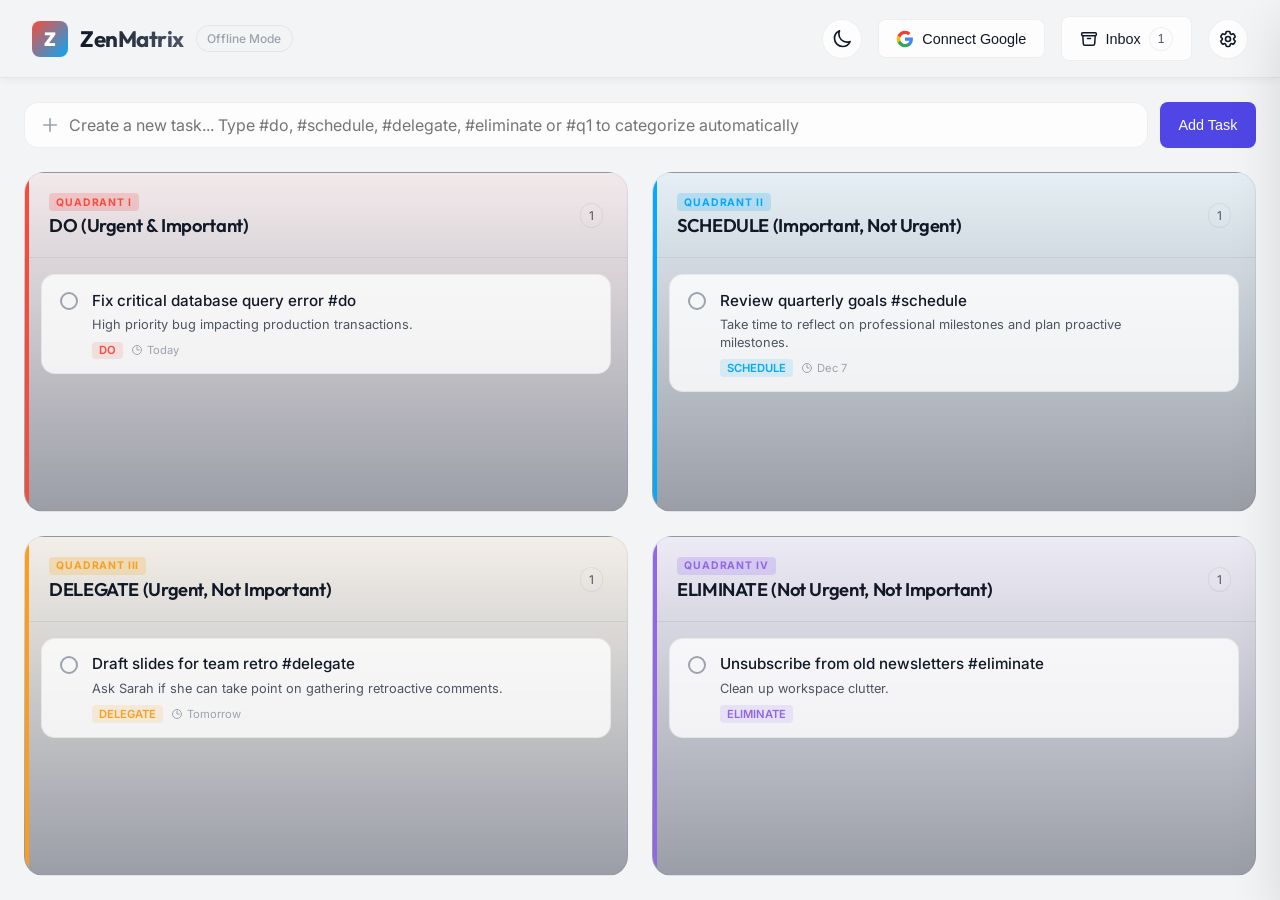
==== index.html @ 2d2e137e "Add files via upload" ====
<!DOCTYPE html>
<html lang="en">
<head>
  <meta charset="UTF-8">
  <meta name="viewport" content="width=device-width, initial-scale=1.0">
  <title>ZenMatrix - Eisenhower Matrix Task Manager</title>
  <meta name="description" content="ZenMatrix is a premium Eisenhower Matrix Task Manager with smooth drag-and-drop, hashtag auto-categorization, and seamless Google Tasks integration.">
  <link rel="stylesheet" href="styles.css">
  <link rel="manifest" href="manifest.json">
  <meta name="theme-color" content="#0b0f19">
  <meta name="apple-mobile-web-app-capable" content="yes">
  <meta name="apple-mobile-web-app-status-bar-style" content="black-translucent">
  <link rel="apple-touch-icon" href="icon.svg">
  <!-- Load Google Identity Services SDK for Google OAuth -->
  <script src="https://accounts.google.com/gsi/client" defer></script>
</head>
<body>

  <!-- Floating Glassmorphic Header -->
  <header>
    <div class="logo-section">
      <div class="logo-icon">Z</div>
      <h1>ZenMatrix</h1>
      <span class="badge-status" id="connection-status" title="Connection status">Offline Mode</span>
    </div>
    
    <div class="header-controls">
      <!-- Sync State Indicator -->
      <div id="sync-spinner" style="display: none; align-items: center; justify-content: center;" title="Syncing with Google Tasks...">
        <svg class="animate-spin" width="16" height="16" fill="none" viewBox="0 0 24 24" style="animation: spin 1s linear infinite; margin-right: 0.5rem; color: var(--accent);">
          <circle cx="12" cy="12" r="10" stroke="currentColor" stroke-width="4" style="opacity: 0.25;"></circle>
          <path fill="currentColor" d="M4 12a8 8 0 018-8V0C5.373 0 0 5.373 0 12h4zm2 5.291A7.962 7.962 0 014 12H0c0 3.042 1.135 5.824 3 7.938l3-2.647z" style="opacity: 0.75;"></path>
        </svg>
      </div>

      <!-- Theme Switcher -->
      <button class="btn btn-icon" id="theme-toggle-btn" title="Toggle Light/Dark Theme" aria-label="Toggle Theme">
        <svg id="theme-dark-icon" width="20" height="20" fill="none" stroke="currentColor" stroke-width="2" viewBox="0 0 24 24">
          <path stroke-linecap="round" stroke-linejoin="round" d="M21.752 15.002A9.718 9.718 0 0118 15.75c-5.385 0-9.75-4.365-9.75-9.75 0-1.33.266-2.597.748-3.752A9.753 9.753 0 003 11.25C3 16.635 7.365 21 12.75 21a9.753 9.753 0 009.002-5.998z"></path>
        </svg>
        <svg id="theme-light-icon" width="20" height="20" fill="none" stroke="currentColor" stroke-width="2" viewBox="0 0 24 24" style="display: none;">
          <path stroke-linecap="round" stroke-linejoin="round" d="M12 3v2.25m0 13.5V21M4.93 4.93l1.59 1.59m10.96 10.96l1.59 1.59M3 12h2.25m13.5 0H21m-2.23-7.07l-1.59 1.59m-10.96 10.96l-1.59 1.59M12 7.5a4.5 4.5 0 110 9 4.5 4.5 0 010-9z"></path>
        </svg>
      </button>

      <!-- Google Connect Button -->
      <button class="btn" id="google-login-btn" title="Sync with Google Tasks">
        <svg width="18" height="18" viewBox="0 0 24 24">
          <path fill="#4285F4" d="M22.56 12.25c0-.78-.07-1.53-.2-2.25H12v4.26h5.92c-.26 1.37-1.04 2.53-2.21 3.31v2.77h3.57c2.08-1.92 3.28-4.74 3.28-8.09z"/>
          <path fill="#34A853" d="M12 23c2.97 0 5.46-.98 7.28-2.66l-3.57-2.77c-.98.66-2.23 1.06-3.71 1.06-2.86 0-5.29-1.93-6.16-4.53H2.18v2.84C3.99 20.53 7.7 23 12 23z"/>
          <path fill="#FBBC05" d="M5.84 14.09c-.22-.66-.35-1.36-.35-2.09s.13-1.43.35-2.09V7.06H2.18C1.43 8.55 1 10.22 1 12s.43 3.45 1.18 4.94l3.66-2.85z"/>
          <path fill="#EA4335" d="M12 5.38c1.62 0 3.06.56 4.21 1.64l3.15-3.15C17.45 2.09 14.97 1 12 1 7.7 1 3.99 3.47 2.18 7.06l3.66 2.85c.87-2.6 3.3-4.53 6.16-4.53z"/>
        </svg>
        <span>Connect Google</span>
      </button>

      <!-- Inbox Toggle -->
      <button class="btn" id="inbox-toggle-btn" title="View Uncategorized Tasks Drawer">
        <svg width="18" height="18" fill="none" stroke="currentColor" stroke-width="2" viewBox="0 0 24 24">
          <path stroke-linecap="round" stroke-linejoin="round" d="M20.25 7.5l-.625 10.632a2.25 2.25 0 01-2.247 2.118H6.622a2.25 2.25 0 01-2.247-2.118L3.75 7.5M10 11.25h4M3.375 7.5h17.25c.621 0 1.125-.504 1.125-1.125v-1.5c0-.621-.504-1.125-1.125-1.125H3.375c-.621 0-1.125.504-1.125 1.125v1.5c0 .621.504 1.125 1.125 1.125z"></path>
        </svg>
        <span>Inbox</span>
        <span class="task-count" id="inbox-count" style="display: none;">0</span>
      </button>

      <!-- Settings Button -->
      <button class="btn btn-icon" id="settings-btn" title="Settings & Integration Configuration" aria-label="Settings">
        <svg width="20" height="20" fill="none" stroke="currentColor" stroke-width="2" viewBox="0 0 24 24">
          <path stroke-linecap="round" stroke-linejoin="round" d="M9.594 3.94c.09-.542.56-.94 1.11-.94h2.593c.55 0 1.02.398 1.11.94l.213 1.281c.063.374.313.686.645.87.074.04.147.083.22.127.324.196.72.257 1.075.124l1.217-.456a1.125 1.125 0 011.37.49l1.296 2.247a1.125 1.125 0 01-.26 1.43l-1.003.828c-.293.241-.438.613-.43.992a7.723 7.723 0 010 .255c-.008.378.137.75.43.991l1.004.827c.424.35.534.954.26 1.43l-1.298 2.247a1.125 1.125 0 01-1.369.491l-1.217-.456c-.355-.133-.75-.072-1.076.124a6.57 6.57 0 01-.22.128c-.331.183-.581.495-.644.869l-.213 1.28c-.09.543-.56.941-1.11.941h-2.594c-.55 0-1.02-.398-1.11-.94l-.213-1.281c-.062-.374-.312-.686-.644-.87a6.52 6.52 0 01-.22-.127c-.325-.196-.72-.257-1.076-.124l-1.217.456a1.125 1.125 0 01-1.369-.49l-1.297-2.247a1.125 1.125 0 01.26-1.43l1.004-.827c.292-.24.437-.613.43-.992a6.932 6.932 0 010-.255c.007-.378-.138-.75-.43-.991l-1.004-.827a1.125 1.125 0 01-.26-1.43l1.297-2.247a1.125 1.125 0 011.37-.491l1.216.456c.356.133.751.072 1.076-.124.072-.044.146-.087.22-.128.332-.183.582-.495.644-.869l.214-1.28z"></path>
          <path stroke-linecap="round" stroke-linejoin="round" d="M15 12a3 3 0 11-6 0 3 3 0 016 0z"></path>
        </svg>
      </button>
    </div>
  </header>

  <!-- App Main Area -->
  <div class="app-container">
    
    <main class="main-content">
      
      <!-- Quick Input Bar -->
      <section class="global-add-section">
        <div class="input-container">
          <svg fill="none" stroke="currentColor" stroke-width="2" viewBox="0 0 24 24">
            <path stroke-linecap="round" stroke-linejoin="round" d="M12 4.5v15m7.5-7.5h-15"></path>
          </svg>
          <input type="text" class="input-text" id="global-add-input" placeholder="Create a new task... Type #do, #schedule, #delegate, #eliminate or #q1 to categorize automatically" autocomplete="off">
        </div>
        <button class="btn btn-primary" id="global-add-btn">Add Task</button>
      </section>

      <!-- Eisenhower 2x2 Matrix -->
      <section class="matrix-grid">
        
        <!-- Q1: DO (Urgent & Important) -->
        <div class="quadrant quadrant-q1" id="quadrant-q1" data-quadrant="Q1">
          <div class="quadrant-header">
            <div class="quadrant-title-area">
              <span class="quadrant-badge">Quadrant I</span>
              <h2 class="quadrant-title">DO (Urgent & Important)</h2>
            </div>
            <span class="task-count" id="count-q1">0</span>
          </div>
          <div class="task-list" id="list-q1" data-quadrant="Q1">
            <!-- Dynamic task items go here -->
          </div>
        </div>

        <!-- Q2: SCHEDULE (Important, Not Urgent) -->
        <div class="quadrant quadrant-q2" id="quadrant-q2" data-quadrant="Q2">
          <div class="quadrant-header">
            <div class="quadrant-title-area">
              <span class="quadrant-badge">Quadrant II</span>
              <h2 class="quadrant-title">SCHEDULE (Important, Not Urgent)</h2>
            </div>
            <span class="task-count" id="count-q2">0</span>
          </div>
          <div class="task-list" id="list-q2" data-quadrant="Q2">
            <!-- Dynamic task items go here -->
          </div>
        </div>

        <!-- Q3: DELEGATE (Urgent, Not Important) -->
        <div class="quadrant quadrant-q3" id="quadrant-q3" data-quadrant="Q3">
          <div class="quadrant-header">
            <div class="quadrant-title-area">
              <span class="quadrant-badge">Quadrant III</span>
              <h2 class="quadrant-title">DELEGATE (Urgent, Not Important)</h2>
            </div>
            <span class="task-count" id="count-q3">0</span>
          </div>
          <div class="task-list" id="list-q3" data-quadrant="Q3">
            <!-- Dynamic task items go here -->
          </div>
        </div>

        <!-- Q4: ELIMINATE (Not Urgent, Not Important) -->
        <div class="quadrant quadrant-q4" id="quadrant-q4" data-quadrant="Q4">
          <div class="quadrant-header">
            <div class="quadrant-title-area">
              <span class="quadrant-badge">Quadrant IV</span>
              <h2 class="quadrant-title">ELIMINATE (Not Urgent, Not Important)</h2>
            </div>
            <span class="task-count" id="count-q4">0</span>
          </div>
          <div class="task-list" id="list-q4" data-quadrant="Q4">
            <!-- Dynamic task items go here -->
          </div>
        </div>

      </section>

    </main>

    <!-- Collapsible Sidebar: Inbox Drawer (Uncategorized Google Tasks) -->
    <aside class="sidebar" id="inbox-sidebar">
      <div class="sidebar-header">
        <h3 class="sidebar-title">Uncategorized Inbox</h3>
        <button class="btn btn-icon task-btn" id="inbox-close-btn" aria-label="Close Inbox">
          <svg width="20" height="20" fill="none" stroke="currentColor" stroke-width="2" viewBox="0 0 24 24">
            <path stroke-linecap="round" stroke-linejoin="round" d="M6 18L18 6M6 6l12 12"></path>
          </svg>
        </button>
      </div>
      <div class="sidebar-content">
        <p style="font-size: 0.8rem; color: var(--text-secondary); line-height: 1.4; margin-bottom: 0.75rem;">
          These tasks do not have Eisenhower hashtags. Drag them into any matrix quadrant to assign a quadrant tag.
        </p>
        <div class="sidebar-inbox-list" id="inbox-task-list" data-quadrant="INBOX">
          <!-- Uncategorized tasks here -->
        </div>
      </div>
    </aside>

  </div>

  <!-- Background Overlay for Modal / Sidebar -->
  <div class="overlay" id="app-overlay"></div>

  <!-- Settings Modal (Google Integration / Setup Setup) -->
  <div class="modal" id="settings-modal">
    <div class="modal-header">
      <h3 class="modal-title">Settings & Integration</h3>
      <button class="btn btn-icon task-btn modal-close-btn" aria-label="Close Settings">
        <svg width="20" height="20" fill="none" stroke="currentColor" stroke-width="2" viewBox="0 0 24 24">
          <path stroke-linecap="round" stroke-linejoin="round" d="M6 18L18 6M6 6l12 12"></path>
        </svg>
      </button>
    </div>
    <div class="modal-body">
      
      <div class="form-group">
        <label for="google-client-id">Google Client ID</label>
        <input type="text" class="form-control" id="google-client-id" placeholder="123456789-abcdefg.apps.googleusercontent.com">
      </div>

      <div class="form-group" id="google-tasklist-group" style="display: none;">
        <label for="google-tasklist-select">Active Google Task List</label>
        <select class="form-control" id="google-tasklist-select">
          <!-- Populated dynamically -->
        </select>
      </div>

      <div class="info-alert">
        <strong>How to get a Google Client ID:</strong>
        <ol>
          <li>Go to the <a href="https://console.cloud.google.com/" target="_blank" style="color: var(--accent); text-decoration: underline;">Google Cloud Console</a>.</li>
          <li>Create a project and go to the <strong>API Library</strong> to enable the <strong>Google Tasks API</strong>.</li>
          <li>Set up your <strong>OAuth Consent Screen</strong> (External) and add scope `.../auth/tasks`.</li>
          <li>Go to <strong>Credentials</strong>, click <strong>Create Credentials</strong> &rarr; <strong>OAuth Client ID</strong>.</li>
          <li>Select <strong>Web Application</strong> as the application type.</li>
          <li>Add <code>http://localhost</code> or the matching origin URL to <strong>Authorized JavaScript origins</strong>.</li>
          <li>Copy your Client ID and paste it above!</li>
        </ol>
      </div>

      <div style="display: flex; flex-direction: column; gap: 0.5rem; margin-top: 0.5rem;">
        <button class="btn" id="disconnect-google-btn" style="display: none; border-color: var(--q1-color); color: var(--q1-color);">Disconnect Google Account</button>
        <button class="btn" id="wipe-local-btn" style="border-color: var(--q1-color); color: var(--q1-color); opacity: 0.7;">Clear Local Task Cache</button>
      </div>

    </div>
    <div class="modal-footer">
      <button class="btn" id="save-settings-btn" style="background: var(--accent); color: white; border-color: transparent;">Save Changes</button>
    </div>
  </div>

  <!-- Task Details / Edit Modal -->
  <div class="modal" id="task-edit-modal">
    <div class="modal-header">
      <h3 class="modal-title" id="edit-modal-headline">Edit Task</h3>
      <button class="btn btn-icon task-btn modal-close-btn" aria-label="Close Edit">
        <svg width="20" height="20" fill="none" stroke="currentColor" stroke-width="2" viewBox="0 0 24 24">
          <path stroke-linecap="round" stroke-linejoin="round" d="M6 18L18 6M6 6l12 12"></path>
        </svg>
      </button>
    </div>
    <div class="modal-body">
      <input type="hidden" id="edit-task-id">
      
      <div class="form-group">
        <label for="edit-task-title">Task Title</label>
        <input type="text" class="form-control" id="edit-task-title" required placeholder="What needs to be done?">
      </div>

      <div class="form-group">
        <label for="edit-task-notes">Notes / Details</label>
        <textarea class="form-control" id="edit-task-notes" placeholder="Add descriptions, checklists, or comments..."></textarea>
      </div>

      <div class="form-group">
        <label for="edit-task-quadrant">Eisenhower Quadrant</label>
        <select class="form-control" id="edit-task-quadrant">
          <option value="INBOX">Inbox (Unassigned)</option>
          <option value="Q1">Q1: DO (Urgent & Important)</option>
          <option value="Q2">Q2: SCHEDULE (Important, Not Urgent)</option>
          <option value="Q3">Q3: DELEGATE (Urgent, Not Important)</option>
          <option value="Q4">Q4: ELIMINATE (Not Urgent, Not Important)</option>
        </select>
      </div>

      <div class="form-group">
        <label for="edit-task-due">Due Date</label>
        <input type="date" class="form-control" id="edit-task-due">
      </div>

    </div>
    <div class="modal-footer" style="justify-content: space-between;">
      <button class="btn" id="delete-task-btn" style="border-color: var(--q1-color); color: var(--q1-color);">Delete Task</button>
      <div style="display: flex; gap: 0.5rem;">
        <button class="btn modal-close-btn" id="cancel-edit-btn">Cancel</button>
        <button class="btn" id="save-task-btn" style="background: var(--accent); color: white; border-color: transparent;">Save Task</button>
      </div>
    </div>
  </div>

  <script src="app.js"></script>
</body>
</html>
---- styles.css ----
/* styles.css - ZenMatrix Core Stylesheet */

@import url('https://fonts.googleapis.com/css2?family=Inter:wght@300;400;500;600&family=Outfit:wght@400;500;600;700;800&display=swap');

:root {
  /* Color Palettes - Dark Theme default */
  --bg-app: #0b0f19;
  --bg-card: rgba(22, 29, 49, 0.65);
  --bg-card-hover: rgba(30, 41, 69, 0.8);
  --bg-sidebar: rgba(15, 23, 42, 0.95);
  --border-color: rgba(255, 255, 255, 0.08);
  --border-focus: rgba(99, 102, 241, 0.5);
  --text-primary: #f8fafc;
  --text-secondary: #94a3b8;
  --text-muted: #64748b;
  --accent: #6366f1;
  --accent-hover: #4f46e5;
  --accent-light: rgba(99, 102, 241, 0.15);
  --shadow-sm: 0 2px 8px rgba(0, 0, 0, 0.3);
  --shadow-md: 0 8px 30px rgba(0, 0, 0, 0.4);
  --shadow-lg: 0 20px 50px rgba(0, 0, 0, 0.55);
  --radius-sm: 8px;
  --radius-md: 14px;
  --radius-lg: 20px;
  
  /* Quadrant Specific Colors (HSL for gradients) */
  /* Q1 - Do (Urgent & Important) */
  --q1-hue: 5;
  --q1-color: hsl(var(--q1-hue), 90%, 60%);
  --q1-bg: rgba(239, 68, 68, 0.1);
  --q1-border: rgba(239, 68, 68, 0.25);
  --q1-glow: rgba(239, 68, 68, 0.4);

  /* Q2 - Schedule (Important, Not Urgent) */
  --q2-hue: 200;
  --q2-color: hsl(var(--q2-hue), 95%, 50%);
  --q2-bg: rgba(14, 165, 233, 0.1);
  --q2-border: rgba(14, 165, 233, 0.25);
  --q2-glow: rgba(14, 165, 233, 0.4);

  /* Q3 - Delegate (Urgent, Not Important) */
  --q3-hue: 35;
  --q3-color: hsl(var(--q3-hue), 95%, 55%);
  --q3-bg: rgba(245, 158, 11, 0.1);
  --q3-border: rgba(245, 158, 11, 0.25);
  --q3-glow: rgba(245, 158, 11, 0.4);

  /* Q4 - Eliminate (Not Urgent, Not Important) */
  --q4-hue: 260;
  --q4-color: hsl(var(--q4-hue), 70%, 65%);
  --q4-bg: rgba(139, 92, 246, 0.08);
  --q4-border: rgba(139, 92, 246, 0.2);
  --q4-glow: rgba(139, 92, 246, 0.35);

  --transition-fast: 0.15s cubic-bezier(0.4, 0, 0.2, 1);
  --transition-normal: 0.25s cubic-bezier(0.4, 0, 0.2, 1);
  --transition-slow: 0.4s cubic-bezier(0.16, 1, 0.3, 1);
}

/* Light Theme Variables */
:root.light-mode {
  --bg-app: #f3f4f6;
  --bg-card: rgba(255, 255, 255, 0.8);
  --bg-card-hover: rgba(255, 255, 255, 0.95);
  --bg-sidebar: rgba(255, 255, 255, 0.97);
  --border-color: rgba(0, 0, 0, 0.06);
  --border-focus: rgba(79, 70, 229, 0.4);
  --text-primary: #111827;
  --text-secondary: #4b5563;
  --text-muted: #9ca3af;
  --accent: #4f46e5;
  --accent-hover: #4338ca;
  --accent-light: rgba(79, 70, 229, 0.08);
  --shadow-sm: 0 2px 8px rgba(0, 0, 0, 0.05);
  --shadow-md: 0 8px 30px rgba(0, 0, 0, 0.08);
  --shadow-lg: 0 20px 50px rgba(0, 0, 0, 0.12);

  --q1-bg: rgba(239, 68, 68, 0.06);
  --q1-border: rgba(239, 68, 68, 0.2);
  --q2-bg: rgba(14, 165, 233, 0.06);
  --q2-border: rgba(14, 165, 233, 0.2);
  --q3-bg: rgba(245, 158, 11, 0.06);
  --q3-border: rgba(245, 158, 11, 0.2);
  --q4-bg: rgba(139, 92, 246, 0.06);
  --q4-border: rgba(139, 92, 246, 0.2);
}

/* Reset and Globals */
* {
  box-sizing: border-box;
  margin: 0;
  padding: 0;
  -webkit-tap-highlight-color: transparent;
}

body {
  font-family: 'Inter', system-ui, -apple-system, sans-serif;
  background-color: var(--bg-app);
  color: var(--text-primary);
  min-height: 100vh;
  display: flex;
  flex-direction: column;
  overflow-x: hidden;
  transition: background-color var(--transition-normal), color var(--transition-normal);
}

h1, h2, h3, h4, h5, h6 {
  font-family: 'Outfit', sans-serif;
  font-weight: 600;
  letter-spacing: -0.02em;
}

/* Layout Containers */
.app-container {
  display: flex;
  flex: 1;
  width: 100%;
  position: relative;
}

.main-content {
  flex: 1;
  display: flex;
  flex-direction: column;
  padding: 1.5rem;
  max-width: 1600px;
  margin: 0 auto;
  width: 100%;
  gap: 1.5rem;
  transition: margin-right var(--transition-slow);
}

/* Header */
header {
  display: flex;
  justify-content: space-between;
  align-items: center;
  padding: 1rem 2rem;
  background: var(--bg-card);
  background: rgba(11, 15, 25, 0.7);
  backdrop-filter: blur(16px);
  -webkit-backdrop-filter: blur(16px);
  border-bottom: 1px solid var(--border-color);
  position: sticky;
  top: 0;
  z-index: 50;
  box-shadow: var(--shadow-sm);
}

:root.light-mode header {
  background: rgba(243, 244, 246, 0.7);
}

.logo-section {
  display: flex;
  align-items: center;
  gap: 0.75rem;
}

.logo-icon {
  width: 2.25rem;
  height: 2.25rem;
  background: linear-gradient(135deg, var(--q1-color), var(--q2-color));
  border-radius: 8px;
  display: flex;
  align-items: center;
  justify-content: center;
  color: white;
  font-weight: 800;
  font-size: 1.2rem;
  font-family: 'Outfit', sans-serif;
}

.logo-section h1 {
  font-size: 1.4rem;
  font-weight: 700;
  background: linear-gradient(to right, var(--text-primary), var(--text-secondary));
  -webkit-background-clip: text;
  -webkit-text-fill-color: transparent;
}

.header-controls {
  display: flex;
  align-items: center;
  gap: 1rem;
}

/* Common Interactive Controls */
.btn {
  display: inline-flex;
  align-items: center;
  justify-content: center;
  gap: 0.5rem;
  padding: 0.6rem 1.1rem;
  font-size: 0.9rem;
  font-weight: 500;
  border-radius: var(--radius-sm);
  border: 1px solid var(--border-color);
  cursor: pointer;
  transition: all var(--transition-fast);
  background: var(--bg-card);
  color: var(--text-primary);
}

.btn:hover {
  background: var(--bg-card-hover);
  border-color: var(--text-secondary);
}

.btn-primary {
  background: var(--accent);
  color: white;
  border-color: transparent;
}

.btn-primary:hover {
  background: var(--accent-hover);
  border-color: transparent;
  transform: translateY(-1px);
}

.btn-icon {
  width: 2.5rem;
  height: 2.5rem;
  padding: 0;
  border-radius: 50%;
}

.badge-status {
  display: inline-flex;
  align-items: center;
  gap: 0.35rem;
  padding: 0.3rem 0.65rem;
  border-radius: 50px;
  font-size: 0.75rem;
  font-weight: 500;
  background: rgba(255, 255, 255, 0.04);
  border: 1px solid var(--border-color);
}

.badge-status.syncing::after {
  content: '';
  width: 6px;
  height: 6px;
  background: #10b981;
  border-radius: 50%;
  animation: pulse-glow 1.5s infinite;
}

/* Global Quick Add Input */
.global-add-section {
  display: flex;
  gap: 0.75rem;
  width: 100%;
}

.input-container {
  position: relative;
  flex: 1;
}

.input-container svg {
  position: absolute;
  left: 1rem;
  top: 50%;
  transform: translateY(-50%);
  color: var(--text-muted);
  width: 1.25rem;
  height: 1.25rem;
  pointer-events: none;
}

.input-text {
  width: 100%;
  padding: 0.75rem 1rem 0.75rem 2.75rem;
  background: var(--bg-card);
  border: 1px solid var(--border-color);
  border-radius: var(--radius-md);
  color: var(--text-primary);
  font-family: inherit;
  font-size: 1rem;
  transition: all var(--transition-normal);
}

.input-text:focus {
  outline: none;
  border-color: var(--border-focus);
  background: var(--bg-card-hover);
  box-shadow: 0 0 0 3px var(--accent-light);
}

/* Eisenhower Matrix Grid */
.matrix-grid {
  display: grid;
  grid-template-columns: repeat(2, 1fr);
  grid-template-rows: repeat(2, 1fr);
  gap: 1.5rem;
  flex: 1;
  min-height: 65vh;
}

/* Matrix Quadrant */
.quadrant {
  display: flex;
  flex-direction: column;
  background: var(--bg-card);
  border: 1px solid var(--border-color);
  border-radius: var(--radius-lg);
  overflow: hidden;
  position: relative;
  transition: transform var(--transition-slow), box-shadow var(--transition-slow), border-color var(--transition-slow);
}

.quadrant::before {
  content: '';
  position: absolute;
  top: 0;
  left: 0;
  width: 4px;
  height: 100%;
  transition: background-color var(--transition-normal);
}

/* Specific Quadrant Themes */
.quadrant-q1::before { background-color: var(--q1-color); }
.quadrant-q1 { background: linear-gradient(180deg, var(--q1-bg), rgba(22, 29, 49, 0.4)); }
.quadrant-q1.drag-over { border-color: var(--q1-color); box-shadow: 0 0 25px var(--q1-glow); }

.quadrant-q2::before { background-color: var(--q2-color); }
.quadrant-q2 { background: linear-gradient(180deg, var(--q2-bg), rgba(22, 29, 49, 0.4)); }
.quadrant-q2.drag-over { border-color: var(--q2-color); box-shadow: 0 0 25px var(--q2-glow); }

.quadrant-q3::before { background-color: var(--q3-color); }
.quadrant-q3 { background: linear-gradient(180deg, var(--q3-bg), rgba(22, 29, 49, 0.4)); }
.quadrant-q3.drag-over { border-color: var(--q3-color); box-shadow: 0 0 25px var(--q3-glow); }

.quadrant-q4::before { background-color: var(--q4-color); }
.quadrant-q4 { background: linear-gradient(180deg, var(--q4-bg), rgba(22, 29, 49, 0.4)); }
.quadrant-q4.drag-over { border-color: var(--q4-color); box-shadow: 0 0 25px var(--q4-glow); }

/* Quadrant Header */
.quadrant-header {
  display: flex;
  justify-content: space-between;
  align-items: center;
  padding: 1.25rem 1.5rem;
  border-bottom: 1px solid var(--border-color);
}

.quadrant-title-area {
  display: flex;
  flex-direction: column;
  gap: 0.2rem;
}

.quadrant-badge {
  font-size: 0.65rem;
  text-transform: uppercase;
  font-weight: 700;
  letter-spacing: 0.08em;
  padding: 0.15rem 0.45rem;
  border-radius: 4px;
  width: fit-content;
}

.quadrant-q1 .quadrant-badge { background: rgba(239, 68, 68, 0.2); color: var(--q1-color); }
.quadrant-q2 .quadrant-badge { background: rgba(14, 165, 233, 0.2); color: var(--q2-color); }
.quadrant-q3 .quadrant-badge { background: rgba(245, 158, 11, 0.2); color: var(--q3-color); }
.quadrant-q4 .quadrant-badge { background: rgba(139, 92, 246, 0.2); color: var(--q4-color); }

.quadrant-title {
  font-size: 1.15rem;
  font-weight: 600;
}

.task-count {
  font-size: 0.75rem;
  background: rgba(255, 255, 255, 0.05);
  border: 1px solid var(--border-color);
  padding: 0.25rem 0.5rem;
  border-radius: 50px;
  color: var(--text-secondary);
}

/* Quadrant Task List Container */
.task-list {
  flex: 1;
  padding: 1rem;
  overflow-y: auto;
  display: flex;
  flex-direction: column;
  gap: 0.75rem;
  min-height: 120px;
}

/* Empty State */
.empty-state {
  display: flex;
  flex-direction: column;
  align-items: center;
  justify-content: center;
  text-align: center;
  padding: 2.5rem 1rem;
  color: var(--text-muted);
  gap: 0.5rem;
  pointer-events: none;
  user-select: none;
  margin: auto 0;
}

.empty-state svg {
  width: 2.5rem;
  height: 2.5rem;
  opacity: 0.3;
}

.empty-state p {
  font-size: 0.85rem;
}

/* Task Item Card */
.task-card {
  background: var(--bg-card);
  border: 1px solid var(--border-color);
  border-radius: var(--radius-md);
  padding: 0.9rem 1.1rem;
  display: flex;
  align-items: flex-start;
  gap: 0.85rem;
  cursor: grab;
  position: relative;
  transition: all var(--transition-normal);
  user-select: none;
  animation: fade-in var(--transition-normal);
}

.task-card:active {
  cursor: grabbing;
}

.task-card:hover {
  background: var(--bg-card-hover);
  border-color: var(--border-focus);
  transform: translateY(-2px);
  box-shadow: var(--shadow-sm);
}

.task-card.dragging {
  opacity: 0.4;
  border: 1px dashed var(--accent);
  box-shadow: none;
}

/* Custom Checkbox Design */
.checkbox-container {
  display: inline-flex;
  align-items: center;
  justify-content: center;
  position: relative;
  cursor: pointer;
  user-select: none;
  margin-top: 0.15rem;
}

.checkbox-container input {
  position: absolute;
  opacity: 0;
  cursor: pointer;
  height: 0;
  width: 0;
}

.checkmark {
  height: 1.15rem;
  width: 1.15rem;
  background-color: transparent;
  border: 2px solid var(--text-muted);
  border-radius: 50%;
  display: flex;
  align-items: center;
  justify-content: center;
  transition: all var(--transition-fast);
}

.checkbox-container:hover input ~ .checkmark {
  border-color: var(--accent);
}

.checkbox-container input:checked ~ .checkmark {
  background-color: var(--accent);
  border-color: var(--accent);
  animation: checkbox-ripple 0.4s ease-out;
}

.checkmark::after {
  content: "";
  display: none;
  width: 5px;
  height: 9px;
  border: solid white;
  border-width: 0 2px 2px 0;
  transform: rotate(45deg);
  margin-bottom: 2px;
}

.checkbox-container input:checked ~ .checkmark::after {
  display: block;
}

/* Task Details inside Card */
.task-content {
  flex: 1;
  display: flex;
  flex-direction: column;
  gap: 0.3rem;
  overflow: hidden;
}

.task-title {
  font-size: 0.95rem;
  font-weight: 500;
  line-height: 1.4;
  word-break: break-word;
  transition: color var(--transition-fast), text-decoration var(--transition-fast);
}

.task-card.completed .task-title {
  color: var(--text-muted);
  text-decoration: line-through;
}

.task-notes {
  font-size: 0.8rem;
  color: var(--text-secondary);
  line-height: 1.4;
  display: -webkit-box;
  -webkit-line-clamp: 2;
  -webkit-box-orient: vertical;
  overflow: hidden;
  word-break: break-word;
}

.task-meta {
  display: flex;
  flex-wrap: wrap;
  align-items: center;
  gap: 0.5rem;
  margin-top: 0.2rem;
}

.task-tag {
  display: inline-flex;
  align-items: center;
  font-size: 0.7rem;
  font-weight: 600;
  padding: 0.1rem 0.45rem;
  border-radius: 4px;
}

.task-tag.tag-q1 { background: rgba(239, 68, 68, 0.12); color: var(--q1-color); }
.task-tag.tag-q2 { background: rgba(14, 165, 233, 0.12); color: var(--q2-color); }
.task-tag.tag-q3 { background: rgba(245, 158, 11, 0.12); color: var(--q3-color); }
.task-tag.tag-q4 { background: rgba(139, 92, 246, 0.12); color: var(--q4-color); }

.task-due {
  display: inline-flex;
  align-items: center;
  gap: 0.25rem;
  font-size: 0.7rem;
  color: var(--text-muted);
}

.task-due.overdue {
  color: hsl(0, 90%, 65%);
}

.task-actions {
  display: flex;
  align-items: center;
  opacity: 0;
  transition: opacity var(--transition-fast);
}

.task-card:hover .task-actions {
  opacity: 1;
}

.task-btn {
  background: transparent;
  border: none;
  color: var(--text-muted);
  cursor: pointer;
  padding: 0.25rem;
  border-radius: 4px;
  display: flex;
  align-items: center;
  justify-content: center;
  transition: all var(--transition-fast);
}

.task-btn:hover {
  color: var(--text-primary);
  background: rgba(255, 255, 255, 0.05);
}

.task-btn-delete:hover {
  color: var(--q1-color);
  background: rgba(239, 68, 68, 0.1);
}

/* Sliding Sidebar (Inbox) */
.sidebar {
  position: fixed;
  top: 0;
  right: 0;
  bottom: 0;
  width: 380px;
  background: var(--bg-sidebar);
  backdrop-filter: blur(20px);
  -webkit-backdrop-filter: blur(20px);
  border-left: 1px solid var(--border-color);
  z-index: 100;
  display: flex;
  flex-direction: column;
  transform: translateX(100%);
  transition: transform var(--transition-slow);
  box-shadow: var(--shadow-lg);
}

.sidebar.open {
  transform: translateX(0);
}

.sidebar-header {
  display: flex;
  justify-content: space-between;
  align-items: center;
  padding: 1.5rem;
  border-bottom: 1px solid var(--border-color);
}

.sidebar-title {
  font-size: 1.2rem;
  font-weight: 600;
}

.sidebar-content {
  flex: 1;
  overflow-y: auto;
  padding: 1.25rem;
  display: flex;
  flex-direction: column;
  gap: 0.75rem;
}

.sidebar-inbox-list {
  display: flex;
  flex-direction: column;
  gap: 0.75rem;
  min-height: 200px;
  padding-bottom: 2rem;
}

.sidebar-inbox-list.drag-over {
  border: 2px dashed var(--accent);
  border-radius: var(--radius-md);
  background: var(--accent-light);
}

/* Backdrop Overlay for Modals & Sidebar */
.overlay {
  position: fixed;
  top: 0;
  left: 0;
  right: 0;
  bottom: 0;
  background: rgba(0, 0, 0, 0.6);
  backdrop-filter: blur(4px);
  -webkit-backdrop-filter: blur(4px);
  z-index: 90;
  opacity: 0;
  pointer-events: none;
  transition: opacity var(--transition-normal);
}

.overlay.open {
  opacity: 1;
  pointer-events: auto;
}

/* Modal Dialogs */
.modal {
  position: fixed;
  top: 50%;
  left: 50%;
  transform: translate(-50%, -50%) scale(0.9);
  background: var(--bg-sidebar);
  border: 1px solid var(--border-color);
  border-radius: var(--radius-lg);
  padding: 2rem;
  width: 90%;
  max-width: 500px;
  z-index: 110;
  opacity: 0;
  pointer-events: none;
  box-shadow: var(--shadow-lg);
  transition: all var(--transition-normal);
}

.modal.open {
  transform: translate(-50%, -50%) scale(1);
  opacity: 1;
  pointer-events: auto;
}

.modal-header {
  display: flex;
  justify-content: space-between;
  align-items: center;
  margin-bottom: 1.5rem;
}

.modal-title {
  font-size: 1.3rem;
  font-weight: 700;
}

.modal-body {
  display: flex;
  flex-direction: column;
  gap: 1.25rem;
}

.form-group {
  display: flex;
  flex-direction: column;
  gap: 0.4rem;
}

.form-group label {
  font-size: 0.85rem;
  font-weight: 500;
  color: var(--text-secondary);
}

.form-control {
  width: 100%;
  padding: 0.7rem 0.9rem;
  background: var(--bg-card);
  border: 1px solid var(--border-color);
  border-radius: var(--radius-sm);
  color: var(--text-primary);
  font-family: inherit;
  font-size: 0.95rem;
  transition: all var(--transition-normal);
}

.form-control:focus {
  outline: none;
  border-color: var(--border-focus);
  background: var(--bg-card-hover);
}

textarea.form-control {
  min-height: 100px;
  resize: vertical;
}

.modal-footer {
  display: flex;
  justify-content: flex-end;
  gap: 0.75rem;
  margin-top: 1.5rem;
}

/* OAuth Config Info Alert */
.info-alert {
  background: var(--accent-light);
  border: 1px solid var(--border-focus);
  border-radius: var(--radius-sm);
  padding: 0.9rem 1.1rem;
  font-size: 0.8rem;
  line-height: 1.5;
  color: var(--text-secondary);
}

.info-alert code {
  background: rgba(255, 255, 255, 0.08);
  padding: 0.1rem 0.3rem;
  border-radius: 4px;
  font-family: monospace;
  color: var(--text-primary);
}

.info-alert ol {
  margin-left: 1.2rem;
  margin-top: 0.4rem;
}

.info-alert li {
  margin-bottom: 0.3rem;
}

/* Animations */
@keyframes checkbox-ripple {
  0% { transform: scale(1); box-shadow: 0 0 0 0 rgba(99, 102, 241, 0.3); }
  50% { transform: scale(1.1); box-shadow: 0 0 0 8px rgba(99, 102, 241, 0.2); }
  100% { transform: scale(1); box-shadow: 0 0 0 0 rgba(99, 102, 241, 0); }
}

@keyframes pulse-glow {
  0% { opacity: 0.4; box-shadow: 0 0 0 0 rgba(16, 185, 129, 0.7); }
  70% { opacity: 1; box-shadow: 0 0 0 6px rgba(16, 185, 129, 0); }
  100% { opacity: 0.4; box-shadow: 0 0 0 0 rgba(16, 185, 129, 0); }
}

@keyframes fade-in {
  from { opacity: 0; transform: translateY(8px); }
  to { opacity: 1; transform: translateY(0); }
}

/* Responsive Styles */
@media (max-width: 1024px) {
  .matrix-grid {
    grid-template-columns: 1fr;
    grid-template-rows: auto;
  }
  .quadrant {
    min-height: 350px;
  }
}

@media (max-width: 640px) {
  header {
    padding: 1rem;
  }
  .logo-section h1 {
    display: none; /* Hide brand name on tiny screens */
  }
  .main-content {
    padding: 1rem;
  }
  .sidebar {
    width: 100%;
  }
}
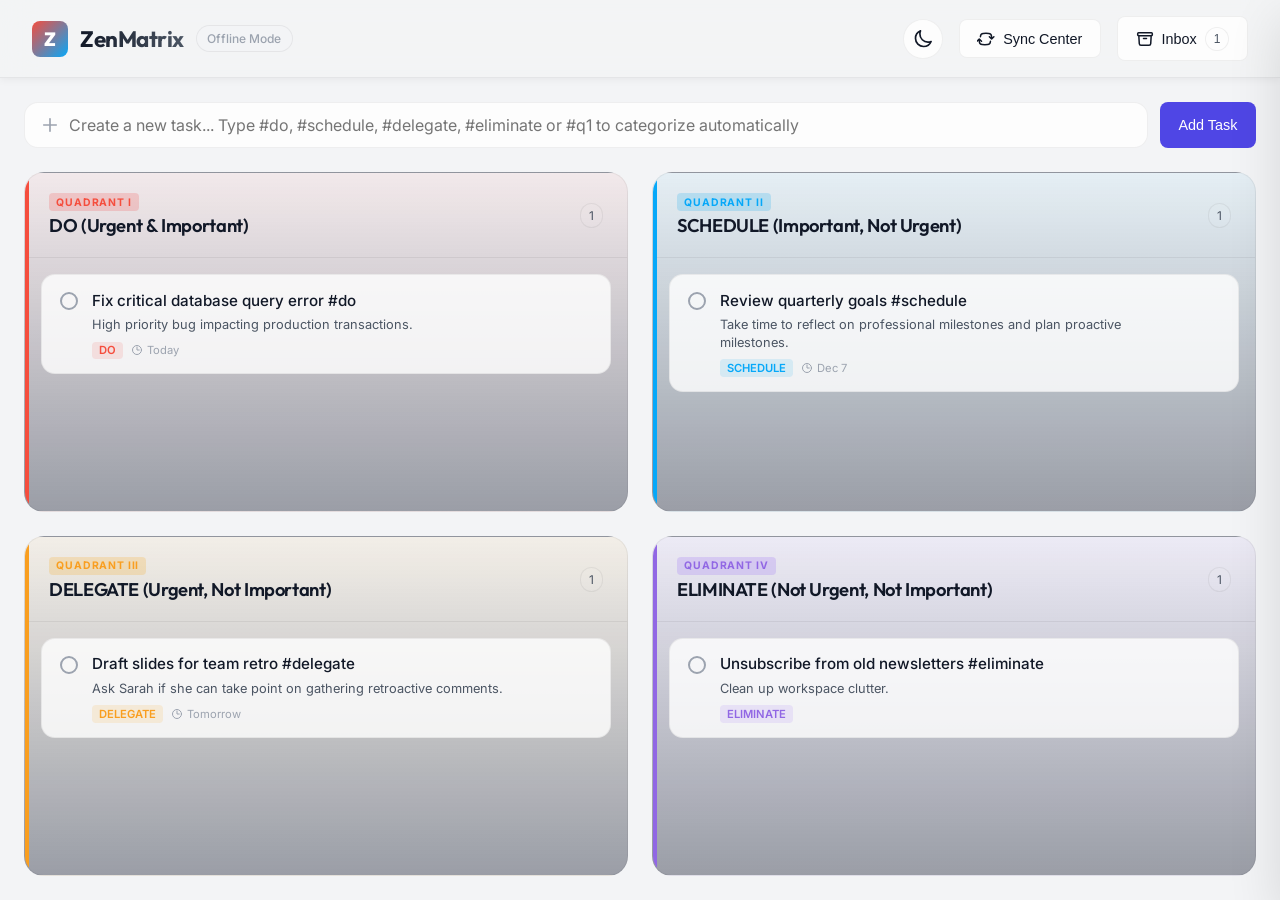
==== commit 0510da07: "Add files via upload" ====
--- a/index.html
+++ b/index.html
@@ -26,7 +26,7 @@
     
     <div class="header-controls">
       <!-- Sync State Indicator -->
-      <div id="sync-spinner" style="display: none; align-items: center; justify-content: center;" title="Syncing with Google Tasks...">
+      <div id="sync-spinner" style="display: none; align-items: center; justify-content: center;" title="Syncing tasks offline...">
         <svg class="animate-spin" width="16" height="16" fill="none" viewBox="0 0 24 24" style="animation: spin 1s linear infinite; margin-right: 0.5rem; color: var(--accent);">
           <circle cx="12" cy="12" r="10" stroke="currentColor" stroke-width="4" style="opacity: 0.25;"></circle>
           <path fill="currentColor" d="M4 12a8 8 0 018-8V0C5.373 0 0 5.373 0 12h4zm2 5.291A7.962 7.962 0 014 12H0c0 3.042 1.135 5.824 3 7.938l3-2.647z" style="opacity: 0.75;"></path>
@@ -43,15 +43,12 @@
         </svg>
       </button>
 
-      <!-- Google Connect Button -->
-      <button class="btn" id="google-login-btn" title="Sync with Google Tasks">
-        <svg width="18" height="18" viewBox="0 0 24 24">
-          <path fill="#4285F4" d="M22.56 12.25c0-.78-.07-1.53-.2-2.25H12v4.26h5.92c-.26 1.37-1.04 2.53-2.21 3.31v2.77h3.57c2.08-1.92 3.28-4.74 3.28-8.09z"/>
-          <path fill="#34A853" d="M12 23c2.97 0 5.46-.98 7.28-2.66l-3.57-2.77c-.98.66-2.23 1.06-3.71 1.06-2.86 0-5.29-1.93-6.16-4.53H2.18v2.84C3.99 20.53 7.7 23 12 23z"/>
-          <path fill="#FBBC05" d="M5.84 14.09c-.22-.66-.35-1.36-.35-2.09s.13-1.43.35-2.09V7.06H2.18C1.43 8.55 1 10.22 1 12s.43 3.45 1.18 4.94l3.66-2.85z"/>
-          <path fill="#EA4335" d="M12 5.38c1.62 0 3.06.56 4.21 1.64l3.15-3.15C17.45 2.09 14.97 1 12 1 7.7 1 3.99 3.47 2.18 7.06l3.66 2.85c.87-2.6 3.3-4.53 6.16-4.53z"/>
-        </svg>
-        <span>Connect Google</span>
+      <!-- Sync Center Button -->
+      <button class="btn" id="sync-center-btn" title="Sync & Backup Center">
+        <svg width="18" height="18" fill="none" stroke="currentColor" stroke-width="2" viewBox="0 0 24 24">
+          <path stroke-linecap="round" stroke-linejoin="round" d="M19.5 12c0-1.232-.046-2.453-.138-3.662a4.006 4.006 0 00-3.7-3.7 48.656 48.656 0 00-7.324 0 4.006 4.006 0 00-3.7 3.7c-.017.22-.032.441-.046.662M19.5 12l3-3m-3 3l-3-3M3 12c0 1.232.046 2.453.138 3.662a4.006 4.006 0 003.7 3.7 48.656 48.656 0 007.324 0 4.006 4.006 0 003.7-3.7c.017-.22.032-.441.046-.662M3 12l-3 3m3-3l3 3"></path>
+        </svg>
+        <span>Sync Center</span>
       </button>
 
       <!-- Inbox Toggle -->
@@ -61,14 +58,6 @@
         </svg>
         <span>Inbox</span>
         <span class="task-count" id="inbox-count" style="display: none;">0</span>
-      </button>
-
-      <!-- Settings Button -->
-      <button class="btn btn-icon" id="settings-btn" title="Settings & Integration Configuration" aria-label="Settings">
-        <svg width="20" height="20" fill="none" stroke="currentColor" stroke-width="2" viewBox="0 0 24 24">
-          <path stroke-linecap="round" stroke-linejoin="round" d="M9.594 3.94c.09-.542.56-.94 1.11-.94h2.593c.55 0 1.02.398 1.11.94l.213 1.281c.063.374.313.686.645.87.074.04.147.083.22.127.324.196.72.257 1.075.124l1.217-.456a1.125 1.125 0 011.37.49l1.296 2.247a1.125 1.125 0 01-.26 1.43l-1.003.828c-.293.241-.438.613-.43.992a7.723 7.723 0 010 .255c-.008.378.137.75.43.991l1.004.827c.424.35.534.954.26 1.43l-1.298 2.247a1.125 1.125 0 01-1.369.491l-1.217-.456c-.355-.133-.75-.072-1.076.124a6.57 6.57 0 01-.22.128c-.331.183-.581.495-.644.869l-.213 1.28c-.09.543-.56.941-1.11.941h-2.594c-.55 0-1.02-.398-1.11-.94l-.213-1.281c-.062-.374-.312-.686-.644-.87a6.52 6.52 0 01-.22-.127c-.325-.196-.72-.257-1.076-.124l-1.217.456a1.125 1.125 0 01-1.369-.49l-1.297-2.247a1.125 1.125 0 01.26-1.43l1.004-.827c.292-.24.437-.613.43-.992a6.932 6.932 0 010-.255c.007-.378-.138-.75-.43-.991l-1.004-.827a1.125 1.125 0 01-.26-1.43l1.297-2.247a1.125 1.125 0 011.37-.491l1.216.456c.356.133.751.072 1.076-.124.072-.044.146-.087.22-.128.332-.183.582-.495.644-.869l.214-1.28z"></path>
-          <path stroke-linecap="round" stroke-linejoin="round" d="M15 12a3 3 0 11-6 0 3 3 0 016 0z"></path>
-        </svg>
       </button>
     </div>
   </header>
@@ -177,51 +166,98 @@
   <!-- Background Overlay for Modal / Sidebar -->
   <div class="overlay" id="app-overlay"></div>
 
-  <!-- Settings Modal (Google Integration / Setup Setup) -->
-  <div class="modal" id="settings-modal">
+  <!-- Sync & Backup Center Modal -->
+  <div class="modal" id="sync-modal">
     <div class="modal-header">
-      <h3 class="modal-title">Settings & Integration</h3>
-      <button class="btn btn-icon task-btn modal-close-btn" aria-label="Close Settings">
+      <h3 class="modal-title">Sync & Backup Center</h3>
+      <button class="btn btn-icon task-btn modal-close-btn" aria-label="Close Sync Modal">
         <svg width="20" height="20" fill="none" stroke="currentColor" stroke-width="2" viewBox="0 0 24 24">
           <path stroke-linecap="round" stroke-linejoin="round" d="M6 18L18 6M6 6l12 12"></path>
         </svg>
       </button>
     </div>
-    <div class="modal-body">
+    
+    <div class="modal-tabs">
+      <button class="tab-btn active" data-tab="tab-wifi">Wi-Fi Sync</button>
+      <button class="tab-btn" data-tab="tab-qr">QR Share</button>
+      <button class="tab-btn" data-tab="tab-file">File Backup</button>
+    </div>
+
+    <div class="modal-body" style="margin-top: 1rem;">
       
-      <div class="form-group">
-        <label for="google-client-id">Google Client ID</label>
-        <input type="text" class="form-control" id="google-client-id" placeholder="123456789-abcdefg.apps.googleusercontent.com">
-      </div>
-
-      <div class="form-group" id="google-tasklist-group" style="display: none;">
-        <label for="google-tasklist-select">Active Google Task List</label>
-        <select class="form-control" id="google-tasklist-select">
-          <!-- Populated dynamically -->
-        </select>
-      </div>
-
-      <div class="info-alert">
-        <strong>How to get a Google Client ID:</strong>
-        <ol>
-          <li>Go to the <a href="https://console.cloud.google.com/" target="_blank" style="color: var(--accent); text-decoration: underline;">Google Cloud Console</a>.</li>
-          <li>Create a project and go to the <strong>API Library</strong> to enable the <strong>Google Tasks API</strong>.</li>
-          <li>Set up your <strong>OAuth Consent Screen</strong> (External) and add scope `.../auth/tasks`.</li>
-          <li>Go to <strong>Credentials</strong>, click <strong>Create Credentials</strong> &rarr; <strong>OAuth Client ID</strong>.</li>
-          <li>Select <strong>Web Application</strong> as the application type.</li>
-          <li>Add <code>http://localhost</code> or the matching origin URL to <strong>Authorized JavaScript origins</strong>.</li>
-          <li>Copy your Client ID and paste it above!</li>
-        </ol>
-      </div>
-
-      <div style="display: flex; flex-direction: column; gap: 0.5rem; margin-top: 0.5rem;">
-        <button class="btn" id="disconnect-google-btn" style="display: none; border-color: var(--q1-color); color: var(--q1-color);">Disconnect Google Account</button>
-        <button class="btn" id="wipe-local-btn" style="border-color: var(--q1-color); color: var(--q1-color); opacity: 0.7;">Clear Local Task Cache</button>
-      </div>
-
-    </div>
-    <div class="modal-footer">
-      <button class="btn" id="save-settings-btn" style="background: var(--accent); color: white; border-color: transparent;">Save Changes</button>
+      <!-- Tab 1: Wi-Fi Sync -->
+      <div class="tab-content active" id="tab-wifi">
+        <div class="form-group">
+          <label for="sync-server-ip">Sync Server IP</label>
+          <input type="text" class="form-control" id="sync-server-ip" placeholder="http://192.168.1.50:3000">
+        </div>
+        <div class="form-group">
+          <label for="sync-key">Sync Key</label>
+          <div style="display: flex; gap: 0.5rem;">
+            <input type="text" class="form-control" id="sync-key" placeholder="Enter key (e.g. Z-8B3E9)">
+            <button class="btn" id="generate-key-btn" style="white-space: nowrap;">Generate</button>
+          </div>
+        </div>
+        
+        <div class="info-alert" style="margin-top: 0.5rem;">
+          <strong>Wi-Fi Sync Instructions:</strong>
+          <ol>
+            <li>Run <code>node sync-server.js</code> on your computer.</li>
+            <li>Find your computer's local IP address (e.g. <code>192.168.1.50</code>).</li>
+            <li>Enter <code>http://&lt;IP&gt;:3000</code> in the Server IP input above.</li>
+            <li>Generate a Sync Key, then click <strong>Sync Now</strong>! Use the same Key on your phone to instantly sync both devices over local Wi-Fi.</li>
+          </ol>
+        </div>
+        
+        <div style="display: flex; gap: 0.5rem; margin-top: 0.75rem;">
+          <button class="btn" id="test-connection-btn" style="flex: 1;">Test Server</button>
+          <button class="btn btn-primary" id="wifi-sync-now-btn" style="flex: 1;">Sync Now</button>
+        </div>
+      </div>
+
+      <!-- Tab 2: QR Share -->
+      <div class="tab-content" id="tab-qr" style="display: none; align-items: center; flex-direction: column; gap: 1rem; text-align: center;">
+        <p style="font-size: 0.85rem; color: var(--text-secondary);">
+          Scan this QR code with another device's camera to instantly import your tasks.
+        </p>
+        
+        <div id="qr-code-container" style="background: white; padding: 1rem; border-radius: var(--radius-md); display: flex; align-items: center; justify-content: center; min-height: 200px; min-width: 200px; border: 1px solid var(--border-color);">
+          <div style="color: #64748b; font-size: 0.85rem;" id="qr-placeholder">No QR Code Generated</div>
+          <img id="qr-code-img" style="display: none; max-width: 200px; max-height: 200px;" alt="ZenMatrix Sync QR Code">
+        </div>
+        
+        <button class="btn btn-primary" id="generate-qr-btn" style="width: 100%;">Generate Share QR Code</button>
+      </div>
+
+      <!-- Tab 3: File Backup -->
+      <div class="tab-content" id="tab-file" style="display: none; flex-direction: column; gap: 1rem;">
+        <p style="font-size: 0.85rem; color: var(--text-secondary);">
+          Export your complete database as a backup file, or restore tasks from a previously saved JSON file.
+        </p>
+        
+        <div style="display: flex; flex-direction: column; gap: 0.75rem;">
+          <button class="btn" id="export-backup-btn" style="display: flex; align-items: center; justify-content: center; gap: 0.5rem; width: 100%;">
+            <svg width="16" height="16" fill="none" stroke="currentColor" stroke-width="2" viewBox="0 0 24 24">
+              <path stroke-linecap="round" stroke-linejoin="round" d="M3 16.5v2.25A2.25 2.25 0 005.25 21h13.5A2.25 2.25 0 0021 18.75V16.5M16.5 12L12 16.5m0 0L7.5 12m4.5 4.5V3"></path>
+            </svg>
+            <span>Export ZenMatrix Backup</span>
+          </button>
+          
+          <div style="border: 2px dashed var(--border-color); padding: 1.5rem; border-radius: var(--radius-md); text-align: center; position: relative; display: flex; flex-direction: column; align-items: center; justify-content: center; gap: 0.5rem; background: rgba(0,0,0,0.08);">
+            <svg width="24" height="24" fill="none" stroke="currentColor" stroke-width="1.5" viewBox="0 0 24 24" style="color: var(--text-muted);">
+              <path stroke-linecap="round" stroke-linejoin="round" d="M12 16.5V9.75m0 0l3 3m-3-3l-3 3M6.75 19.5a4.5 4.5 0 01-1.41-8.775 5.25 5.25 0 0110.233-2.33 3 3 0 013.758 3.848A3.752 3.752 0 0118 19.5H6.75z"></path>
+            </svg>
+            <span style="font-size: 0.85rem; color: var(--text-primary);">Restore Backup File</span>
+            <input type="file" id="import-backup-file" accept=".json" style="position: absolute; top:0; left:0; width:100%; height:100%; opacity:0; cursor:pointer;">
+            <span style="font-size: 0.75rem; color: var(--text-muted);">Click to browse `.json` file</span>
+          </div>
+        </div>
+        
+        <div style="border-top: 1px solid var(--border-color); padding-top: 0.75rem;">
+          <button class="btn" id="wipe-local-btn" style="width: 100%; border-color: var(--q1-color); color: var(--q1-color);">Wipe All Local Tasks</button>
+        </div>
+      </div>
+
     </div>
   </div>
 
--- a/styles.css
+++ b/styles.css
@@ -819,6 +819,50 @@
   to { opacity: 1; transform: translateY(0); }
 }
 
+/* Tabbed Navigation inside Modals */
+.modal-tabs {
+  display: flex;
+  gap: 0.5rem;
+  border-bottom: 1px solid var(--border-color);
+  margin-top: 0.5rem;
+  margin-bottom: 0.5rem;
+  padding-bottom: 2px;
+}
+
+.tab-btn {
+  background: transparent;
+  border: none;
+  border-bottom: 2px solid transparent;
+  color: var(--text-secondary);
+  font-family: 'Outfit', sans-serif;
+  font-weight: 500;
+  font-size: 0.95rem;
+  padding: 0.5rem 1rem;
+  cursor: pointer;
+  transition: all var(--transition-fast);
+  border-radius: var(--radius-sm) var(--radius-sm) 0 0;
+}
+
+.tab-btn:hover {
+  color: var(--text-primary);
+  background: var(--accent-light);
+}
+
+.tab-btn.active {
+  color: var(--accent);
+  border-bottom-color: var(--accent);
+  font-weight: 600;
+}
+
+.tab-content {
+  display: none;
+  animation: fade-in var(--transition-normal);
+}
+
+.tab-content.active {
+  display: block;
+}
+
 /* Responsive Styles */
 @media (max-width: 1024px) {
   .matrix-grid {
